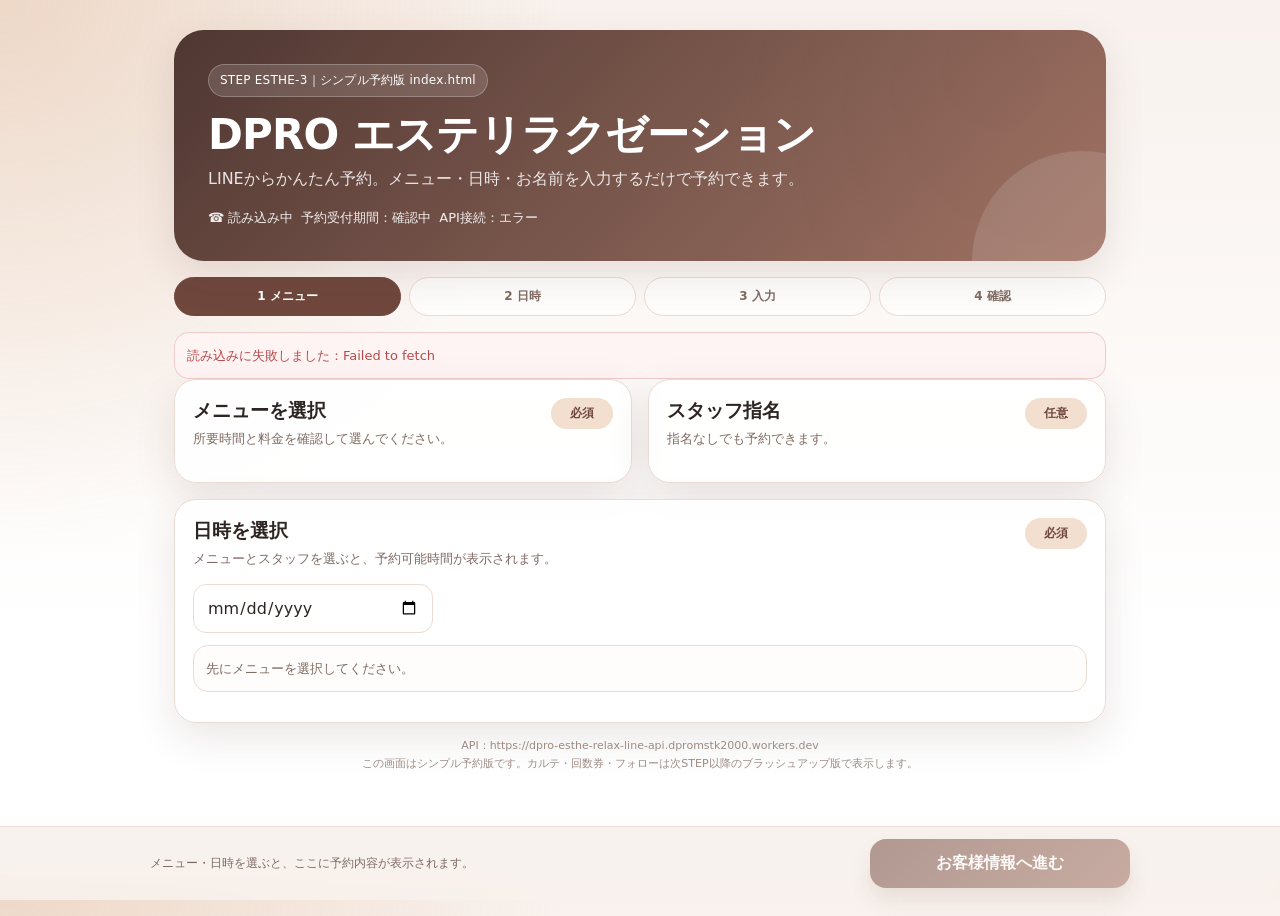
==== index.html @ 15cf98cd "Create index.html" ====
<!DOCTYPE html>
<html lang="ja">
<head>
  <meta charset="UTF-8" />
  <meta name="viewport" content="width=device-width, initial-scale=1.0, viewport-fit=cover" />
  <title>DPRO エステ・リラクゼーション LINE｜シンプル予約</title>
  <meta name="description" content="DPRO エステ・リラクゼーション LINE シンプル予約画面" />
  <script src="https://static.line-scdn.net/liff/edge/2/sdk.js"></script>
  <style>
    :root {
      --bg: #f8f1ed;
      --bg2: #fffaf7;
      --card: #ffffff;
      --ink: #2d2522;
      --muted: #7f6b63;
      --line: #eadbd3;
      --main: #9b6b5b;
      --main2: #6f473d;
      --accent: #d9a77f;
      --accent2: #f3dfd0;
      --danger: #b64b4b;
      --ok: #2f8060;
      --shadow: 0 14px 40px rgba(82, 52, 42, 0.12);
      --radius: 22px;
      --radius2: 14px;
    }

    * { box-sizing: border-box; }

    body {
      margin: 0;
      font-family: system-ui, -apple-system, BlinkMacSystemFont, "Segoe UI", sans-serif;
      color: var(--ink);
      background:
        radial-gradient(circle at top left, rgba(217, 167, 127, 0.34), transparent 36%),
        linear-gradient(180deg, var(--bg) 0%, #ffffff 72%);
      min-height: 100vh;
    }

    button, input, select, textarea {
      font: inherit;
    }

    button {
      border: 0;
      cursor: pointer;
    }

    .page {
      width: min(980px, 100%);
      margin: 0 auto;
      padding: 20px 14px 42px;
    }

    .hero {
      border-radius: 30px;
      padding: 24px 20px;
      color: #fff;
      background:
        linear-gradient(135deg, rgba(65, 40, 35, 0.92), rgba(155, 107, 91, 0.95)),
        radial-gradient(circle at 86% 14%, rgba(255, 255, 255, 0.28), transparent 32%);
      box-shadow: var(--shadow);
      position: relative;
      overflow: hidden;
    }

    .hero::after {
      content: "";
      position: absolute;
      width: 220px;
      height: 220px;
      right: -86px;
      bottom: -110px;
      border-radius: 50%;
      background: rgba(255, 255, 255, 0.12);
    }

    .version {
      display: inline-flex;
      align-items: center;
      gap: 8px;
      padding: 7px 11px;
      border: 1px solid rgba(255,255,255,.24);
      border-radius: 999px;
      background: rgba(255,255,255,.14);
      font-size: 12px;
      letter-spacing: .02em;
      position: relative;
      z-index: 1;
    }

    h1 {
      margin: 15px 0 8px;
      font-size: clamp(26px, 7vw, 42px);
      line-height: 1.08;
      letter-spacing: -.02em;
      position: relative;
      z-index: 1;
    }

    .hero p {
      margin: 0;
      color: rgba(255,255,255,.86);
      line-height: 1.7;
      position: relative;
      z-index: 1;
    }

    .shop-mini {
      display: grid;
      grid-template-columns: 1fr;
      gap: 8px;
      margin-top: 16px;
      position: relative;
      z-index: 1;
    }

    .shop-mini span {
      display: inline-flex;
      align-items: center;
      gap: 8px;
      color: rgba(255,255,255,.9);
      font-size: 13px;
    }

    .progress {
      display: grid;
      grid-template-columns: repeat(4, 1fr);
      gap: 8px;
      margin: 16px 0;
    }

    .progress-item {
      padding: 10px 8px;
      text-align: center;
      border-radius: 999px;
      background: rgba(255,255,255,.72);
      border: 1px solid var(--line);
      color: var(--muted);
      font-size: 12px;
      font-weight: 700;
    }

    .progress-item.active {
      background: var(--main2);
      color: #fff;
      border-color: var(--main2);
    }

    .layout {
      display: grid;
      grid-template-columns: 1fr;
      gap: 16px;
    }

    .card {
      background: rgba(255,255,255,.92);
      border: 1px solid var(--line);
      border-radius: var(--radius);
      box-shadow: var(--shadow);
      padding: 18px;
      overflow: hidden;
    }

    .section-title {
      display: flex;
      justify-content: space-between;
      align-items: flex-start;
      gap: 12px;
      margin-bottom: 14px;
    }

    .section-title h2 {
      margin: 0;
      font-size: 19px;
    }

    .section-title p {
      margin: 5px 0 0;
      color: var(--muted);
      font-size: 13px;
      line-height: 1.6;
    }

    .badge {
      display: inline-flex;
      align-items: center;
      justify-content: center;
      flex: 0 0 auto;
      min-width: 62px;
      padding: 7px 10px;
      border-radius: 999px;
      background: var(--accent2);
      color: var(--main2);
      font-size: 12px;
      font-weight: 800;
    }

    .grid {
      display: grid;
      grid-template-columns: 1fr;
      gap: 10px;
    }

    .option {
      width: 100%;
      text-align: left;
      padding: 14px;
      border-radius: var(--radius2);
      border: 1px solid var(--line);
      background: #fff;
      color: var(--ink);
      transition: .16s ease;
    }

    .option:hover {
      transform: translateY(-1px);
      border-color: rgba(155,107,91,.42);
    }

    .option.selected {
      border-color: var(--main);
      background: #fff6f0;
      box-shadow: 0 0 0 3px rgba(155,107,91,.12);
    }

    .option-top {
      display: flex;
      justify-content: space-between;
      gap: 10px;
      align-items: flex-start;
    }

    .option-name {
      font-weight: 900;
      line-height: 1.35;
      font-size: 15px;
    }

    .option-price {
      white-space: nowrap;
      font-weight: 900;
      color: var(--main2);
    }

    .option-meta {
      display: flex;
      flex-wrap: wrap;
      gap: 7px;
      margin-top: 8px;
      color: var(--muted);
      font-size: 12px;
    }

    .chip {
      display: inline-flex;
      align-items: center;
      padding: 5px 8px;
      background: #f7ede7;
      border-radius: 999px;
      color: var(--muted);
      font-size: 12px;
      line-height: 1;
    }

    .option-desc {
      margin-top: 9px;
      color: var(--muted);
      line-height: 1.55;
      font-size: 13px;
    }

    .date-row {
      display: grid;
      grid-template-columns: 1fr;
      gap: 10px;
    }

    .date-input-wrap {
      display: flex;
      gap: 8px;
      align-items: stretch;
    }

    input[type="date"], input[type="text"], input[type="tel"], textarea {
      width: 100%;
      border: 1px solid var(--line);
      background: #fff;
      border-radius: 13px;
      padding: 13px 13px;
      color: var(--ink);
      outline: none;
      transition: .15s ease;
    }

    textarea {
      min-height: 92px;
      resize: vertical;
      line-height: 1.6;
    }

    input:focus, textarea:focus {
      border-color: var(--main);
      box-shadow: 0 0 0 3px rgba(155,107,91,.13);
    }

    .date-pills {
      display: flex;
      overflow-x: auto;
      gap: 8px;
      padding-bottom: 3px;
      -webkit-overflow-scrolling: touch;
    }

    .date-pill {
      min-width: 82px;
      padding: 11px 9px;
      border-radius: 15px;
      border: 1px solid var(--line);
      background: #fff;
      color: var(--ink);
      text-align: center;
      line-height: 1.2;
      flex: 0 0 auto;
    }

    .date-pill small {
      display: block;
      color: var(--muted);
      margin-top: 4px;
      font-size: 11px;
    }

    .date-pill.selected {
      color: #fff;
      border-color: var(--main2);
      background: var(--main2);
    }

    .slots {
      display: grid;
      grid-template-columns: repeat(3, 1fr);
      gap: 8px;
      margin-top: 12px;
    }

    .slot {
      padding: 12px 8px;
      border-radius: 14px;
      background: #fff;
      border: 1px solid var(--line);
      color: var(--ink);
      font-weight: 900;
      text-align: center;
    }

    .slot small {
      display: block;
      margin-top: 4px;
      font-weight: 700;
      color: var(--muted);
      font-size: 10px;
    }

    .slot.selected {
      background: var(--main2);
      color: #fff;
      border-color: var(--main2);
    }

    .slot.selected small {
      color: rgba(255,255,255,.76);
    }

    .slot.disabled {
      color: #b7a7a0;
      background: #f6efeb;
      cursor: not-allowed;
      text-decoration: line-through;
    }

    .form-grid {
      display: grid;
      grid-template-columns: 1fr;
      gap: 12px;
    }

    label.label {
      display: block;
      font-size: 13px;
      font-weight: 900;
      margin: 0 0 7px;
      color: var(--ink);
    }

    .required {
      color: var(--danger);
      margin-left: 4px;
    }

    .hint {
      margin-top: 6px;
      color: var(--muted);
      font-size: 12px;
      line-height: 1.5;
    }

    .check-row {
      display: flex;
      align-items: flex-start;
      gap: 10px;
      padding: 12px;
      border-radius: 14px;
      background: #fff8f4;
      border: 1px solid var(--line);
      color: var(--muted);
      line-height: 1.55;
      font-size: 13px;
    }

    .check-row input {
      margin-top: 4px;
      transform: scale(1.1);
      accent-color: var(--main2);
    }

    .summary {
      display: grid;
      gap: 8px;
    }

    .summary-row {
      display: grid;
      grid-template-columns: 96px 1fr;
      gap: 10px;
      padding: 10px 0;
      border-bottom: 1px solid #f0e5df;
    }

    .summary-row:last-child { border-bottom: 0; }

    .summary-key {
      color: var(--muted);
      font-size: 13px;
      font-weight: 800;
    }

    .summary-val {
      font-weight: 800;
      line-height: 1.45;
    }

    .actions {
      display: grid;
      grid-template-columns: 1fr;
      gap: 10px;
      margin-top: 14px;
    }

    .btn {
      width: 100%;
      border-radius: 16px;
      padding: 14px 16px;
      font-weight: 900;
      transition: .16s ease;
    }

    .btn:disabled {
      opacity: .52;
      cursor: not-allowed;
    }

    .btn-primary {
      color: #fff;
      background: linear-gradient(135deg, var(--main2), var(--main));
      box-shadow: 0 12px 22px rgba(111, 71, 61, .22);
    }

    .btn-secondary {
      color: var(--main2);
      background: #fff;
      border: 1px solid var(--line);
    }

    .btn-ghost {
      color: var(--muted);
      background: transparent;
      border: 1px dashed var(--line);
    }

    .btn:hover:not(:disabled) {
      transform: translateY(-1px);
    }

    .notice {
      margin-top: 12px;
      padding: 12px;
      border-radius: 15px;
      border: 1px solid var(--line);
      background: #fffdfb;
      color: var(--muted);
      line-height: 1.65;
      font-size: 13px;
    }

    .notice.ok {
      border-color: rgba(47,128,96,.2);
      background: #f3fbf7;
      color: #24654b;
    }

    .notice.error {
      border-color: rgba(182,75,75,.24);
      background: #fff4f4;
      color: var(--danger);
    }

    .fixed-footer {
      position: sticky;
      bottom: 0;
      margin: 16px -14px -42px;
      padding: 12px 14px calc(12px + env(safe-area-inset-bottom));
      background: rgba(248,241,237,.9);
      backdrop-filter: blur(10px);
      border-top: 1px solid var(--line);
      z-index: 10;
    }

    .footer-inner {
      width: min(980px, 100%);
      margin: 0 auto;
      display: grid;
      grid-template-columns: 1fr;
      gap: 9px;
    }

    .mini-summary {
      color: var(--muted);
      font-size: 12px;
      line-height: 1.45;
      white-space: nowrap;
      overflow: hidden;
      text-overflow: ellipsis;
    }

    .loading {
      display: inline-flex;
      align-items: center;
      gap: 8px;
      color: var(--muted);
      font-size: 13px;
      font-weight: 800;
    }

    .spinner {
      width: 16px;
      height: 16px;
      border-radius: 50%;
      border: 2px solid #eadbd3;
      border-top-color: var(--main2);
      animation: spin .7s linear infinite;
    }

    @keyframes spin { to { transform: rotate(360deg); } }

    .hidden { display: none !important; }

    .complete-card {
      text-align: center;
      padding: 24px 16px;
    }

    .complete-mark {
      width: 58px;
      height: 58px;
      display: inline-grid;
      place-items: center;
      border-radius: 50%;
      background: #effaf4;
      color: var(--ok);
      font-size: 28px;
      margin-bottom: 12px;
    }

    .complete-card h2 {
      margin: 0 0 8px;
      font-size: 23px;
    }

    .complete-card p {
      margin: 0;
      color: var(--muted);
      line-height: 1.7;
    }

    .dev-note {
      margin-top: 14px;
      color: #9d8b84;
      font-size: 11px;
      text-align: center;
      line-height: 1.6;
    }

    @media (min-width: 720px) {
      .page { padding: 30px 24px 54px; }
      .hero { padding: 34px 34px; }
      .shop-mini { grid-template-columns: repeat(3, auto); justify-content: start; }
      .layout { grid-template-columns: 1fr 1fr; align-items: start; }
      .card.full { grid-column: 1 / -1; }
      .grid.two { grid-template-columns: repeat(2, 1fr); }
      .slots { grid-template-columns: repeat(5, 1fr); }
      .date-row { grid-template-columns: 240px 1fr; align-items: start; }
      .form-grid { grid-template-columns: 1fr 1fr; }
      .form-grid .wide { grid-column: 1 / -1; }
      .actions { grid-template-columns: 1fr 1fr; }
      .fixed-footer { margin-left: -24px; margin-right: -24px; }
      .footer-inner { grid-template-columns: 1fr 260px; align-items: center; }
    }
  </style>
</head>
<body>
  <div class="page">
    <header class="hero">
      <div class="version">STEP ESTHE-3｜シンプル予約版 index.html</div>
      <h1 id="shopTitle">DPRO エステリラクゼーション</h1>
      <p id="shopLead">LINEからかんたん予約。メニュー・日時・お名前を入力するだけで予約できます。</p>
      <div class="shop-mini">
        <span id="shopPhone">☎ 読み込み中</span>
        <span id="bookingRange">予約受付期間：確認中</span>
        <span id="apiStatus">API接続：確認中</span>
      </div>
    </header>

    <nav class="progress" aria-label="予約ステップ">
      <div class="progress-item active" data-progress="1">1 メニュー</div>
      <div class="progress-item" data-progress="2">2 日時</div>
      <div class="progress-item" data-progress="3">3 入力</div>
      <div class="progress-item" data-progress="4">4 確認</div>
    </nav>

    <main id="app">
      <div id="globalMessage" class="notice hidden"></div>

      <section id="stepSelect" class="layout">
        <div class="card">
          <div class="section-title">
            <div>
              <h2>メニューを選択</h2>
              <p>所要時間と料金を確認して選んでください。</p>
            </div>
            <span class="badge">必須</span>
          </div>
          <div id="menuList" class="grid"></div>
          <div id="menuLoading" class="loading"><span class="spinner"></span>メニュー読込中</div>
        </div>

        <div class="card">
          <div class="section-title">
            <div>
              <h2>スタッフ指名</h2>
              <p>指名なしでも予約できます。</p>
            </div>
            <span class="badge">任意</span>
          </div>
          <div id="staffList" class="grid"></div>
          <div id="staffLoading" class="loading"><span class="spinner"></span>スタッフ読込中</div>
        </div>

        <div class="card full">
          <div class="section-title">
            <div>
              <h2>日時を選択</h2>
              <p>メニューとスタッフを選ぶと、予約可能時間が表示されます。</p>
            </div>
            <span class="badge">必須</span>
          </div>

          <div class="date-row">
            <div class="date-input-wrap">
              <input id="dateInput" type="date" aria-label="予約日" />
            </div>
            <div id="datePills" class="date-pills" aria-label="日付候補"></div>
          </div>

          <div id="slotMessage" class="notice">先にメニューを選択してください。</div>
          <div id="slotList" class="slots"></div>
        </div>
      </section>

      <section id="stepForm" class="card hidden">
        <div class="section-title">
          <div>
            <h2>お客様情報を入力</h2>
            <p>予約確認に必要な情報を入力してください。</p>
          </div>
          <span class="badge">入力</span>
        </div>

        <div class="form-grid">
          <div>
            <label class="label" for="customerName">お名前<span class="required">*</span></label>
            <input id="customerName" type="text" placeholder="例：山田 花子" autocomplete="name" />
          </div>
          <div>
            <label class="label" for="customerPhone">電話番号<span class="required">*</span></label>
            <input id="customerPhone" type="tel" placeholder="例：08012345678" autocomplete="tel" inputmode="tel" />
            <div class="hint">ハイフンあり・なし、どちらでも大丈夫です。</div>
          </div>
          <div class="wide">
            <label class="label" for="requestNote">ご要望・気になること</label>
            <textarea id="requestNote" placeholder="例：肩こりが気になります。静かに過ごしたいです。"></textarea>
          </div>
          <div class="wide">
            <label class="check-row">
              <input id="firstVisit" type="checkbox" checked />
              <span>初めての来店です。必要に応じて、当日カウンセリングをお願いします。</span>
            </label>
          </div>
        </div>

        <div class="actions">
          <button class="btn btn-secondary" type="button" onclick="goStep('select')">戻って選び直す</button>
          <button class="btn btn-primary" type="button" onclick="goStep('confirm')">予約内容を確認する</button>
        </div>
      </section>

      <section id="stepConfirm" class="card hidden">
        <div class="section-title">
          <div>
            <h2>予約内容の確認</h2>
            <p>内容に間違いがなければ、予約を送信してください。</p>
          </div>
          <span class="badge">確認</span>
        </div>

        <div id="confirmSummary" class="summary"></div>
        <div id="submitMessage" class="notice hidden"></div>

        <div class="actions">
          <button id="backToFormBtn" class="btn btn-secondary" type="button" onclick="goStep('form')">入力に戻る</button>
          <button id="submitBtn" class="btn btn-primary" type="button" onclick="submitReservation()">この内容で予約する</button>
        </div>
      </section>

      <section id="stepComplete" class="card complete-card hidden">
        <div class="complete-mark">✓</div>
        <h2>予約を受付しました</h2>
        <p id="completeText">予約内容を確認しています。</p>
        <div id="completeSummary" class="summary" style="margin-top:18px;text-align:left;"></div>
        <div class="actions">
          <button class="btn btn-secondary" type="button" onclick="resetReservation()">別の予約をする</button>
          <button class="btn btn-ghost" type="button" onclick="reloadMyReservation()">同じ電話番号で確認する</button>
        </div>
      </section>
    </main>

    <div class="dev-note">
      API：<span id="apiBaseText"></span><br />
      この画面はシンプル予約版です。カルテ・回数券・フォローは次STEP以降のブラッシュアップ版で表示します。
    </div>
  </div>

  <footer class="fixed-footer">
    <div class="footer-inner">
      <div id="miniSummary" class="mini-summary">メニュー・日時を選ぶと、ここに予約内容が表示されます。</div>
      <button id="footerNextBtn" class="btn btn-primary" type="button" onclick="footerNext()">次へ</button>
    </div>
  </footer>

  <script>
    // =========================================================
    // STEP ESTHE-3
    // DPRO エステ・リラクゼーション LINE
    // シンプル予約版 index.html 完全版
    // Version: ESTHE-3-SIMPLE-RESERVATION-INDEX-20260710
    // =========================================================

    const VERSION = 'ESTHE-3-SIMPLE-RESERVATION-INDEX-20260710';
    const API_BASE = 'https://dpro-esthe-relax-line-api.dpromstk2000.workers.dev';
    const SHOP_CODE = 'esthe_demo_default';
    const JST_TIMEZONE = 'Asia/Tokyo';

    const state = {
      settings: null,
      shop: null,
      menus: [],
      staff: [],
      slots: [],
      selectedMenu: null,
      selectedStaff: null,
      selectedDate: '',
      selectedSlot: null,
      currentStep: 'select',
      lineUser: {
        line_user_id: '',
        line_display_name: ''
      },
      lastReservation: null
    };

    const el = (id) => document.getElementById(id);

    document.addEventListener('DOMContentLoaded', async () => {
      el('apiBaseText').textContent = API_BASE;
      hydrateFromUrlParams();
      await initLiffIfAvailable();
      await loadInitialData();
      updateFooter();
    });

    function apiUrl(path, params = {}) {
      const url = new URL(API_BASE + path);
      url.searchParams.set('shop_code', SHOP_CODE);
      Object.entries(params).forEach(([key, value]) => {
        if (value !== undefined && value !== null && value !== '') url.searchParams.set(key, value);
      });
      return url.toString();
    }

    async function fetchJson(url, options = {}) {
      const res = await fetch(url, {
        ...options,
        headers: {
          'Content-Type': 'application/json',
          ...(options.headers || {})
        }
      });
      const data = await res.json().catch(() => ({}));
      if (!res.ok || data.ok === false) {
        throw new Error(data.message || data.error || 'API通信に失敗しました。');
      }
      return data;
    }

    function hydrateFromUrlParams() {
      const p = new URLSearchParams(location.search);
      const name = p.get('name') || p.get('customer_name') || '';
      const phone = p.get('phone') || p.get('tel') || '';
      const lineUserId = p.get('line_user_id') || '';
      const displayName = p.get('line_display_name') || p.get('display_name') || '';

      state.lineUser.line_user_id = lineUserId;
      state.lineUser.line_display_name = displayName;

      if (name) el('customerName').value = name;
      if (phone) el('customerPhone').value = phone;
    }

    async function initLiffIfAvailable() {
      // LIFF IDは本番導入時に設定します。未設定時はブラウザデモとして動作します。
      const LIFF_ID = '';
      if (!LIFF_ID || !window.liff) return;

      try {
        await liff.init({ liffId: LIFF_ID });
        if (liff.isLoggedIn()) {
          const profile = await liff.getProfile();
          state.lineUser.line_user_id = profile.userId || '';
          state.lineUser.line_display_name = profile.displayName || '';
          if (!el('customerName').value && profile.displayName) {
            el('customerName').value = profile.displayName;
          }
        }
      } catch (error) {
        console.warn('LIFF初期化はスキップしました', error);
      }
    }

    async function loadInitialData() {
      showGlobalMessage('店舗情報を読み込んでいます。', '');
      try {
        const data = await fetchJson(apiUrl('/api/public/settings'));
        state.settings = data;
        state.shop = data.shop;
        state.menus = data.menus || [];
        state.staff = data.staff || [];

        applyShopInfo(data);
        renderMenus();
        renderStaff();
        setupDate(data.booking_range);
        hideGlobalMessage();
        el('apiStatus').textContent = 'API接続：OK';
      } catch (error) {
        showGlobalMessage('読み込みに失敗しました：' + error.message, 'error');
        el('apiStatus').textContent = 'API接続：エラー';
      } finally {
        el('menuLoading').classList.add('hidden');
        el('staffLoading').classList.add('hidden');
      }
    }

    function applyShopInfo(data) {
      const shop = data.shop || {};
      const title = shop.display_name || shop.shop_name || 'DPRO エステリラクゼーション';
      el('shopTitle').textContent = title;
      el('shopLead').textContent = shop.description || 'LINEからかんたん予約。メニュー・日時・お名前を入力するだけで予約できます。';
      el('shopPhone').textContent = shop.phone ? '☎ ' + shop.phone : '☎ 電話番号未設定';

      if (data.booking_range) {
        el('bookingRange').textContent = `予約受付期間：${formatDateShort(data.booking_range.from)}〜${formatDateShort(data.booking_range.to)}`;
      }
    }

    function renderMenus() {
      const box = el('menuList');
      box.innerHTML = '';
      if (!state.menus.length) {
        box.innerHTML = '<div class="notice error">有効なメニューがありません。</div>';
        return;
      }

      state.menus.forEach((menu) => {
        const btn = document.createElement('button');
        btn.type = 'button';
        btn.className = 'option';
        btn.dataset.menuId = menu.id;
        btn.innerHTML = `
          <div class="option-top">
            <div class="option-name">${escapeHtml(menu.menu_name)}</div>
            <div class="option-price">${formatYen(menu.price_yen)}</div>
          </div>
          <div class="option-meta">
            <span class="chip">${Number(menu.duration_minutes || 60)}分</span>
            ${menu.is_first_visit ? '<span class="chip">初回おすすめ</span>' : ''}
            ${menu.is_ticket_target ? '<span class="chip">回数券対象</span>' : ''}
          </div>
          ${menu.description ? `<div class="option-desc">${escapeHtml(menu.description)}</div>` : ''}
        `;
        btn.onclick = () => selectMenu(menu.id);
        box.appendChild(btn);
      });

      selectMenu(state.menus[0].id, true);
    }

    function renderStaff() {
      const box = el('staffList');
      box.innerHTML = '';
      if (!state.staff.length) {
        box.innerHTML = '<div class="notice">スタッフ情報が未設定です。指名なしで予約します。</div>';
        return;
      }

      state.staff.forEach((staff) => {
        const btn = document.createElement('button');
        btn.type = 'button';
        btn.className = 'option';
        btn.dataset.staffId = staff.id;
        btn.innerHTML = `
          <div class="option-top">
            <div class="option-name">${escapeHtml(staff.staff_name || '指名なし')}</div>
            <div class="option-price">${Number(staff.nomination_fee_yen || 0) ? formatYen(staff.nomination_fee_yen) : '指名料なし'}</div>
          </div>
          <div class="option-meta">
            <span class="chip">${staff.staff_code === 'omakase' ? 'おすすめ自動割当' : 'スタッフ指名'}</span>
          </div>
          ${staff.profile ? `<div class="option-desc">${escapeHtml(staff.profile)}</div>` : ''}
        `;
        btn.onclick = () => selectStaff(staff.id);
        box.appendChild(btn);
      });

      const omakase = state.staff.find((s) => s.staff_code === 'omakase') || state.staff[0];
      if (omakase) selectStaff(omakase.id, true);
    }

    function setupDate(range) {
      const today = toJstDateString(new Date());
      const from = range?.from || today;
      const to = range?.to || addDays(from, 60);
      const initial = from;

      el('dateInput').min = from;
      el('dateInput').max = to;
      el('dateInput').value = initial;
      state.selectedDate = initial;
      el('dateInput').addEventListener('change', () => {
        state.selectedDate = el('dateInput').value;
        state.selectedSlot = null;
        renderDatePills();
        loadSlots();
        updateFooter();
      });

      renderDatePills();
      loadSlots();
    }

    function renderDatePills() {
      const box = el('datePills');
      box.innerHTML = '';
      const start = el('dateInput').min || toJstDateString(new Date());
      for (let i = 0; i < 14; i++) {
        const date = addDays(start, i);
        const btn = document.createElement('button');
        btn.type = 'button';
        btn.className = 'date-pill' + (date === state.selectedDate ? ' selected' : '');
        btn.innerHTML = `${formatDateShort(date)}<small>${weekdayLabel(date)}</small>`;
        btn.onclick = () => {
          state.selectedDate = date;
          state.selectedSlot = null;
          el('dateInput').value = date;
          renderDatePills();
          loadSlots();
          updateFooter();
        };
        box.appendChild(btn);
      }
    }

    function selectMenu(menuId, silent = false) {
      state.selectedMenu = state.menus.find((m) => m.id === menuId) || null;
      document.querySelectorAll('[data-menu-id]').forEach((node) => {
        node.classList.toggle('selected', node.dataset.menuId === menuId);
      });
      state.selectedSlot = null;
      if (!silent) loadSlots();
      updateFooter();
    }

    function selectStaff(staffId, silent = false) {
      state.selectedStaff = state.staff.find((s) => s.id === staffId) || null;
      document.querySelectorAll('[data-staff-id]').forEach((node) => {
        node.classList.toggle('selected', node.dataset.staffId === staffId);
      });
      state.selectedSlot = null;
      if (!silent) loadSlots();
      updateFooter();
    }

    async function loadSlots() {
      const message = el('slotMessage');
      const list = el('slotList');
      list.innerHTML = '';

      if (!state.selectedMenu || !state.selectedDate) {
        message.className = 'notice';
        message.textContent = '先にメニューと日付を選択してください。';
        return;
      }

      message.className = 'notice';
      message.innerHTML = '<span class="loading"><span class="spinner"></span>空き時間を確認しています</span>';

      try {
        const data = await fetchJson(apiUrl('/api/public/slots', {
          date: state.selectedDate,
          menu_id: state.selectedMenu.id,
          staff_id: state.selectedStaff?.id || ''
        }));
        state.slots = data.slots || [];

        if (data.closed) {
          message.className = 'notice error';
          message.textContent = data.reason || 'この日は予約できません。';
          updateFooter();
          return;
        }

        const availableCount = state.slots.filter((s) => s.available).length;
        message.className = availableCount ? 'notice ok' : 'notice error';
        message.textContent = availableCount
          ? `${formatDateLong(state.selectedDate)} は ${availableCount} 枠予約できます。`
          : 'この日は予約できる空き枠がありません。別の日を選択してください。';

        renderSlots();
      } catch (error) {
        message.className = 'notice error';
        message.textContent = '空き時間の取得に失敗しました：' + error.message;
      }
      updateFooter();
    }

    function renderSlots() {
      const list = el('slotList');
      list.innerHTML = '';

      state.slots.forEach((slot) => {
        const btn = document.createElement('button');
        btn.type = 'button';
        btn.className = 'slot' + (!slot.available ? ' disabled' : '') + (state.selectedSlot?.time === slot.time ? ' selected' : '');
        btn.disabled = !slot.available;
        btn.innerHTML = `${slot.time}<small>${slot.available ? slot.label : (slot.reasons?.[0] || slot.label || '不可')}</small>`;
        btn.onclick = () => selectSlot(slot.time);
        list.appendChild(btn);
      });
    }

    function selectSlot(time) {
      state.selectedSlot = state.slots.find((s) => s.time === time) || null;
      renderSlots();
      updateFooter();
    }

    function footerNext() {
      if (state.currentStep === 'select') {
        if (!validateSelection()) return;
        goStep('form');
        return;
      }
      if (state.currentStep === 'form') {
        goStep('confirm');
        return;
      }
      if (state.currentStep === 'confirm') {
        submitReservation();
      }
    }

    function goStep(step) {
      if (step === 'form' && !validateSelection()) return;
      if (step === 'confirm') {
        if (!validateSelection() || !validateCustomerForm()) return;
        renderConfirm();
      }

      state.currentStep = step;
      el('stepSelect').classList.toggle('hidden', step !== 'select');
      el('stepForm').classList.toggle('hidden', step !== 'form');
      el('stepConfirm').classList.toggle('hidden', step !== 'confirm');
      el('stepComplete').classList.toggle('hidden', step !== 'complete');
      updateProgress(step);
      updateFooter();
      window.scrollTo({ top: 0, behavior: 'smooth' });
    }

    function updateProgress(step) {
      const map = { select: 1, form: 3, confirm: 4, complete: 4 };
      const active = map[step] || 1;
      document.querySelectorAll('[data-progress]').forEach((node) => {
        node.classList.toggle('active', Number(node.dataset.progress) <= active);
      });
    }

    function validateSelection() {
      if (!state.selectedMenu) {
        showGlobalMessage('メニューを選択してください。', 'error');
        return false;
      }
      if (!state.selectedDate) {
        showGlobalMessage('日付を選択してください。', 'error');
        return false;
      }
      if (!state.selectedSlot) {
        showGlobalMessage('予約時間を選択してください。', 'error');
        return false;
      }
      hideGlobalMessage();
      return true;
    }

    function validateCustomerForm() {
      const name = el('customerName').value.trim();
      const phone = el('customerPhone').value.trim();
      if (!name) {
        showGlobalMessage('お名前を入力してください。', 'error');
        return false;
      }
      if (!phone) {
        showGlobalMessage('電話番号を入力してください。', 'error');
        return false;
      }
      if (normalizePhone(phone).length < 10) {
        showGlobalMessage('電話番号を確認してください。', 'error');
        return false;
      }
      hideGlobalMessage();
      return true;
    }

    function renderConfirm() {
      const rows = buildSummaryRows();
      el('confirmSummary').innerHTML = rows.map(([key, val]) => `
        <div class="summary-row">
          <div class="summary-key">${escapeHtml(key)}</div>
          <div class="summary-val">${escapeHtml(val || '—')}</div>
        </div>
      `).join('');
    }

    function buildSummaryRows() {
      return [
        ['店舗', state.shop?.display_name || state.shop?.shop_name || 'DPRO エステリラクゼーション'],
        ['メニュー', `${state.selectedMenu?.menu_name || ''}（${formatYen(state.selectedMenu?.price_yen)} / ${Number(state.selectedMenu?.duration_minutes || 60)}分）`],
        ['スタッフ', state.selectedStaff?.staff_name || '指名なし'],
        ['日時', `${formatDateLong(state.selectedDate)} ${state.selectedSlot?.time || ''}`],
        ['お名前', el('customerName').value.trim()],
        ['電話番号', el('customerPhone').value.trim()],
        ['ご要望', el('requestNote').value.trim()],
        ['初回来店', el('firstVisit').checked ? 'はい' : 'いいえ']
      ];
    }

    async function submitReservation() {
      if (!validateSelection() || !validateCustomerForm()) return;

      const submitBtn = el('submitBtn');
      const backBtn = el('backToFormBtn');
      const msg = el('submitMessage');
      submitBtn.disabled = true;
      backBtn.disabled = true;
      submitBtn.textContent = '予約送信中...';
      msg.className = 'notice';
      msg.textContent = '予約を送信しています。画面を閉じずにお待ちください。';

      const body = {
        shop_code: SHOP_CODE,
        customer_name: el('customerName').value.trim(),
        customer_phone: normalizePhone(el('customerPhone').value.trim()),
        line_user_id: state.lineUser.line_user_id,
        line_display_name: state.lineUser.line_display_name,
        menu_id: state.selectedMenu.id,
        staff_id: state.selectedStaff?.id || undefined,
        date: state.selectedDate,
        time: state.selectedSlot.time,
        request_note: el('requestNote').value.trim(),
        is_first_visit: el('firstVisit').checked,
        source: 'simple_index',
        created_by: 'STEP_ESTHE_3_index_html'
      };

      try {
        const data = await fetchJson(apiUrl('/api/public/reservations'), {
          method: 'POST',
          body: JSON.stringify(body)
        });
        state.lastReservation = data.reservation;
        renderComplete(data);
        goStep('complete');
      } catch (error) {
        msg.className = 'notice error';
        msg.textContent = '予約できませんでした：' + error.message;
      } finally {
        submitBtn.disabled = false;
        backBtn.disabled = false;
        submitBtn.textContent = 'この内容で予約する';
      }
    }

    function renderComplete(data) {
      const reservation = data.reservation || {};
      const customer = data.customer || {};
      el('completeText').textContent = data.completion_message || 'ご予約ありがとうございます。変更やキャンセルがある場合は、お早めにお知らせください。';

      const rows = [
        ['予約番号', reservation.reservation_code || reservation.id || '—'],
        ['メニュー', reservation.menu_name || state.selectedMenu?.menu_name || '—'],
        ['スタッフ', reservation.staff_name || state.selectedStaff?.staff_name || '指名なし'],
        ['日時', reservation.start_at ? formatDateTimeJst(reservation.start_at) : `${formatDateLong(state.selectedDate)} ${state.selectedSlot?.time || ''}`],
        ['お名前', customer.customer_name || el('customerName').value.trim()],
        ['電話番号', customer.phone || el('customerPhone').value.trim()]
      ];

      el('completeSummary').innerHTML = rows.map(([key, val]) => `
        <div class="summary-row">
          <div class="summary-key">${escapeHtml(key)}</div>
          <div class="summary-val">${escapeHtml(String(val || '—'))}</div>
        </div>
      `).join('');
    }

    async function reloadMyReservation() {
      const phone = normalizePhone(el('customerPhone').value.trim());
      if (!phone) {
        showGlobalMessage('電話番号が入力されていないため確認できません。', 'error');
        return;
      }
      try {
        const data = await fetchJson(apiUrl('/api/public/my-page', { phone }));
        if (!data.found) {
          showGlobalMessage('予約情報が見つかりませんでした。', 'error');
          return;
        }
        const next = data.next_reservations?.[0];
        if (next) {
          showGlobalMessage(`次回予約：${next.menu_name} / ${formatDateTimeJst(next.start_at)}`, 'ok');
        } else {
          showGlobalMessage('現在、次回予約はありません。', '');
        }
      } catch (error) {
        showGlobalMessage('確認に失敗しました：' + error.message, 'error');
      }
    }

    function resetReservation() {
      state.selectedSlot = null;
      state.lastReservation = null;
      el('requestNote').value = '';
      goStep('select');
      loadSlots();
    }

    function updateFooter() {
      const mini = [];
      if (state.selectedMenu) mini.push(state.selectedMenu.menu_name);
      if (state.selectedDate) mini.push(formatDateShort(state.selectedDate));
      if (state.selectedSlot) mini.push(state.selectedSlot.time);
      if (state.selectedStaff) mini.push(state.selectedStaff.staff_name);
      el('miniSummary').textContent = mini.length ? mini.join(' / ') : 'メニュー・日時を選ぶと、ここに予約内容が表示されます。';

      const btn = el('footerNextBtn');
      if (state.currentStep === 'select') {
        btn.textContent = 'お客様情報へ進む';
        btn.disabled = !(state.selectedMenu && state.selectedDate && state.selectedSlot);
      } else if (state.currentStep === 'form') {
        btn.textContent = '予約内容を確認する';
        btn.disabled = false;
      } else if (state.currentStep === 'confirm') {
        btn.textContent = 'この内容で予約する';
        btn.disabled = false;
      } else {
        btn.textContent = '別の予約をする';
        btn.disabled = false;
        btn.onclick = resetReservation;
        return;
      }
      btn.onclick = footerNext;
    }

    function showGlobalMessage(text, type) {
      const box = el('globalMessage');
      box.className = 'notice' + (type ? ' ' + type : '');
      box.textContent = text;
      box.classList.remove('hidden');
    }

    function hideGlobalMessage() {
      el('globalMessage').classList.add('hidden');
    }

    function normalizePhone(value) {
      return String(value || '').replace(/[ー−‐―\s]/g, '').replace(/[^0-9+]/g, '');
    }

    function formatYen(value) {
      const n = Number(value || 0);
      return n ? n.toLocaleString('ja-JP') + '円' : '無料';
    }

    function escapeHtml(value) {
      return String(value ?? '')
        .replace(/&/g, '&amp;')
        .replace(/</g, '&lt;')
        .replace(/>/g, '&gt;')
        .replace(/"/g, '&quot;')
        .replace(/'/g, '&#039;');
    }

    function toJstDateString(date) {
      const parts = new Intl.DateTimeFormat('ja-JP', {
        timeZone: JST_TIMEZONE,
        year: 'numeric',
        month: '2-digit',
        day: '2-digit'
      }).formatToParts(date);
      const y = parts.find((p) => p.type === 'year').value;
      const m = parts.find((p) => p.type === 'month').value;
      const d = parts.find((p) => p.type === 'day').value;
      return `${y}-${m}-${d}`;
    }

    function addDays(yyyyMmDd, days) {
      const [y, m, d] = yyyyMmDd.split('-').map(Number);
      const base = new Date(Date.UTC(y, m - 1, d));
      base.setUTCDate(base.getUTCDate() + days);
      return base.toISOString().slice(0, 10);
    }

    function formatDateShort(date) {
      const [, m, d] = date.split('-');
      return `${Number(m)}/${Number(d)}`;
    }

    function formatDateLong(date) {
      const [y, m, d] = date.split('-');
      return `${Number(y)}年${Number(m)}月${Number(d)}日（${weekdayLabel(date)}）`;
    }

    function weekdayLabel(date) {
      const [y, m, d] = date.split('-').map(Number);
      const day = new Date(Date.UTC(y, m - 1, d)).getUTCDay();
      return ['日', '月', '火', '水', '木', '金', '土'][day];
    }

    function formatDateTimeJst(iso) {
      return new Intl.DateTimeFormat('ja-JP', {
        timeZone: JST_TIMEZONE,
        year: 'numeric',
        month: 'long',
        day: 'numeric',
        weekday: 'short',
        hour: '2-digit',
        minute: '2-digit',
        hour12: false
      }).format(new Date(iso));
    }
  </script>
</body>
</html>
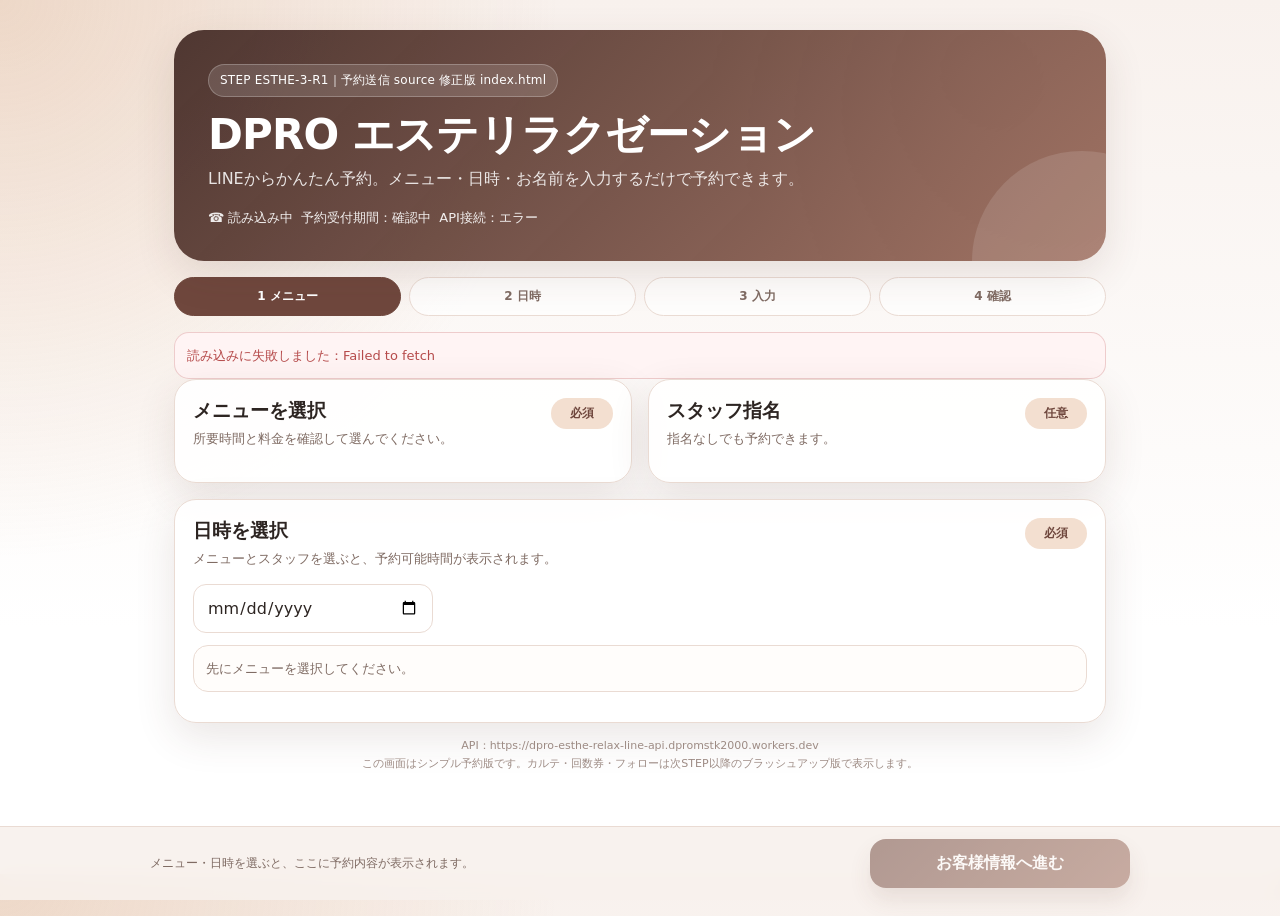
==== commit 2f050c81: "Update index.html" ====
--- a/index.html
+++ b/index.html
@@ -621,7 +621,7 @@
 <body>
   <div class="page">
     <header class="hero">
-      <div class="version">STEP ESTHE-3｜シンプル予約版 index.html</div>
+      <div class="version">STEP ESTHE-3-R1｜予約送信 source 修正版 index.html</div>
       <h1 id="shopTitle">DPRO エステリラクゼーション</h1>
       <p id="shopLead">LINEからかんたん予約。メニュー・日時・お名前を入力するだけで予約できます。</p>
       <div class="shop-mini">
@@ -775,7 +775,7 @@
     // Version: ESTHE-3-SIMPLE-RESERVATION-INDEX-20260710
     // =========================================================
 
-    const VERSION = 'ESTHE-3-SIMPLE-RESERVATION-INDEX-20260710';
+    const VERSION = 'ESTHE-3-R1-SOURCE-LIFF-FIX-20260710';
     const API_BASE = 'https://dpro-esthe-relax-line-api.dpromstk2000.workers.dev';
     const SHOP_CODE = 'esthe_demo_default';
     const JST_TIMEZONE = 'Asia/Tokyo';
@@ -1216,8 +1216,8 @@
         time: state.selectedSlot.time,
         request_note: el('requestNote').value.trim(),
         is_first_visit: el('firstVisit').checked,
-        source: 'simple_index',
-        created_by: 'STEP_ESTHE_3_index_html'
+        source: 'liff',
+        created_by: 'STEP_ESTHE_3_R1_index_html'
       };
 
       try {
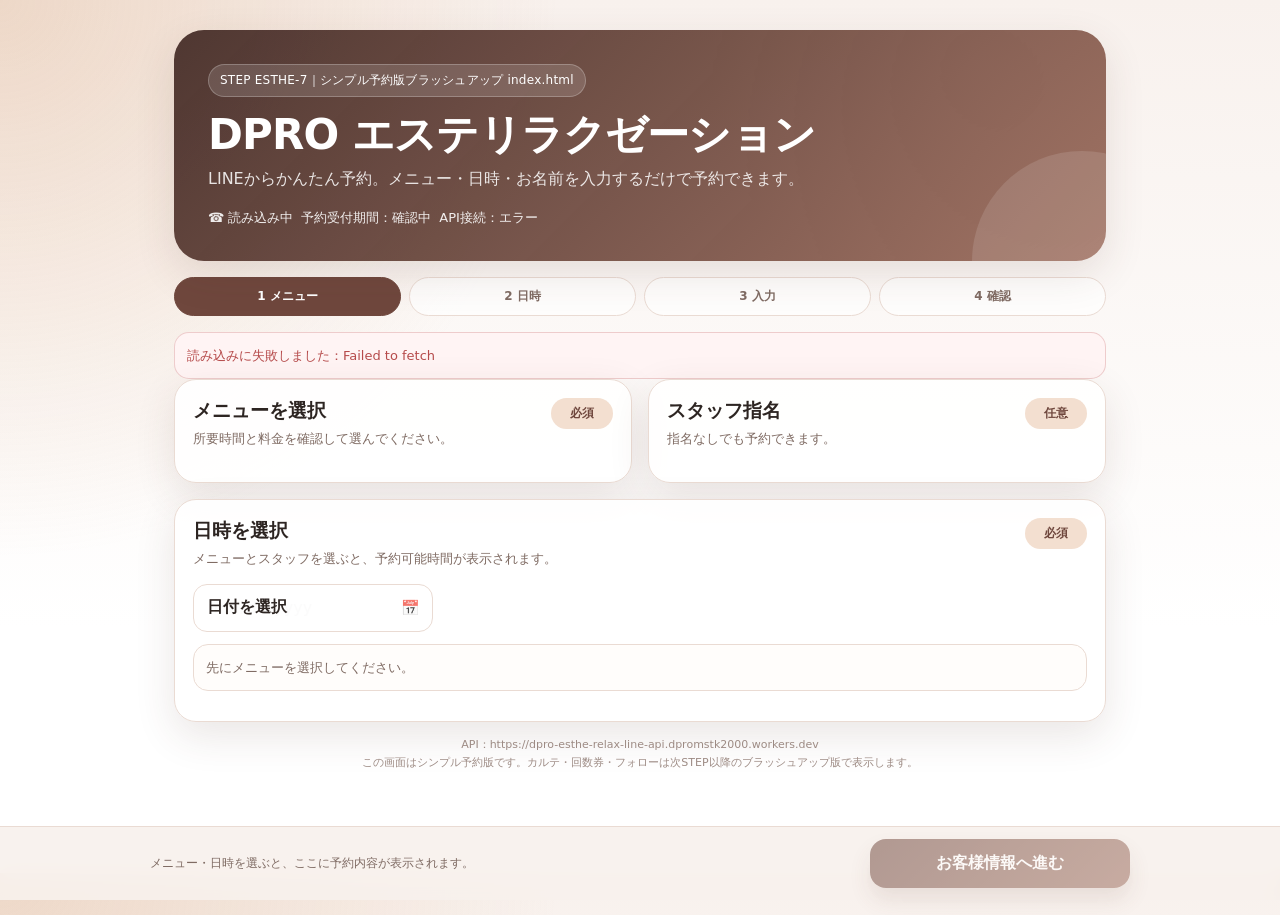
==== commit e7a2b21b: "Update index.html" ====
--- a/index.html
+++ b/index.html
@@ -616,12 +616,59 @@
       .fixed-footer { margin-left: -24px; margin-right: -24px; }
       .footer-inner { grid-template-columns: 1fr 260px; align-items: center; }
     }
+  
+/* STEP ESTHE-7: Windows/Chromeのdate入力で曜日が空欄表示になる対策 */
+.dateFieldV7{
+  position:relative;
+  width:100%;
+}
+.dateFieldV7 > input[type="date"]{
+  position:absolute !important;
+  inset:0 !important;
+  width:100% !important;
+  height:100% !important;
+  opacity:0.01 !important;
+  z-index:2 !important;
+  cursor:pointer !important;
+}
+.dateFieldV7 > .dateDisplayV7{
+  width:100% !important;
+  min-height:48px !important;
+  border:1px solid var(--line) !important;
+  background:#fff !important;
+  color:var(--text, var(--ink, #2d2522)) !important;
+  border-radius:14px !important;
+  padding:12px 42px 12px 13px !important;
+  text-align:left !important;
+  font:inherit !important;
+  font-weight:900 !important;
+  box-shadow:none !important;
+  cursor:pointer !important;
+  justify-content:flex-start !important;
+}
+.dateFieldV7 > .dateDisplayV7:focus{
+  outline:none !important;
+  border-color:var(--main) !important;
+  box-shadow:0 0 0 4px rgba(123,75,62,.10) !important;
+}
+.dateFieldV7::after{
+  content:"📅";
+  position:absolute;
+  right:13px;
+  top:50%;
+  transform:translateY(-50%);
+  z-index:1;
+  pointer-events:none;
+  opacity:.72;
+  font-size:15px;
+}
+
   </style>
 </head>
 <body>
   <div class="page">
     <header class="hero">
-      <div class="version">STEP ESTHE-3-R1｜予約送信 source 修正版 index.html</div>
+      <div class="version">STEP ESTHE-7｜シンプル予約版ブラッシュアップ index.html</div>
       <h1 id="shopTitle">DPRO エステリラクゼーション</h1>
       <p id="shopLead">LINEからかんたん予約。メニュー・日時・お名前を入力するだけで予約できます。</p>
       <div class="shop-mini">
@@ -769,13 +816,13 @@
 
   <script>
     // =========================================================
-    // STEP ESTHE-3
+    // STEP ESTHE-7
     // DPRO エステ・リラクゼーション LINE
     // シンプル予約版 index.html 完全版
     // Version: ESTHE-3-SIMPLE-RESERVATION-INDEX-20260710
     // =========================================================
 
-    const VERSION = 'ESTHE-3-R1-SOURCE-LIFF-FIX-20260710';
+    const VERSION = 'ESTHE-7-SIMPLE-INDEX-DATE-NAV-BRUSHUP-20260710';
     const API_BASE = 'https://dpro-esthe-relax-line-api.dpromstk2000.workers.dev';
     const SHOP_CODE = 'esthe_demo_default';
     const JST_TIMEZONE = 'Asia/Tokyo';
@@ -1395,6 +1442,72 @@
         hour12: false
       }).format(new Date(iso));
     }
-  </script>
+  
+
+/* STEP ESTHE-7: date入力の曜日表示ブラッシュアップ */
+(function(){
+  function weekdayLabelV7(yyyyMmDd){
+    const parts = String(yyyyMmDd || "").split("-").map(Number);
+    if(parts.length !== 3 || parts.some(Number.isNaN)) return "";
+    const day = new Date(Date.UTC(parts[0], parts[1] - 1, parts[2])).getUTCDay();
+    return ["日","月","火","水","木","金","土"][day] || "";
+  }
+
+  function dateDisplayTextV7(value){
+    if(!value) return "日付を選択";
+    const parts = String(value).split("-");
+    if(parts.length !== 3) return value;
+    const y = Number(parts[0]);
+    const m = Number(parts[1]);
+    const d = Number(parts[2]);
+    const w = weekdayLabelV7(value);
+    return `${y}年${m}月${d}日（${w}）`;
+  }
+
+  function updateDateDisplaysV7(){
+    document.querySelectorAll(".dateFieldV7").forEach((wrap) => {
+      const input = wrap.querySelector('input[type="date"]');
+      const display = wrap.querySelector(".dateDisplayV7");
+      if(input && display) display.textContent = dateDisplayTextV7(input.value);
+    });
+  }
+
+  function enhanceDateInputsV7(){
+    document.querySelectorAll('input[type="date"]:not([data-esthe-v7-date])').forEach((input) => {
+      input.setAttribute("data-esthe-v7-date", "1");
+      const wrap = document.createElement("div");
+      wrap.className = "dateFieldV7";
+      input.parentNode.insertBefore(wrap, input);
+      wrap.appendChild(input);
+
+      const display = document.createElement("button");
+      display.type = "button";
+      display.className = "dateDisplayV7";
+      wrap.insertBefore(display, input);
+
+      display.addEventListener("click", () => {
+        if(typeof input.showPicker === "function"){
+          input.showPicker();
+        }else{
+          input.focus();
+          input.click();
+        }
+      });
+
+      input.addEventListener("change", updateDateDisplaysV7);
+      updateDateDisplaysV7();
+    });
+  }
+
+  document.addEventListener("DOMContentLoaded", () => {
+    setTimeout(enhanceDateInputsV7, 80);
+    setTimeout(updateDateDisplaysV7, 160);
+  });
+  document.addEventListener("click", () => setTimeout(updateDateDisplaysV7, 60), true);
+  document.addEventListener("change", () => setTimeout(updateDateDisplaysV7, 30), true);
+  window.dproEstheUpdateDateDisplaysV7 = updateDateDisplaysV7;
+})();
+
+</script>
 </body>
 </html>
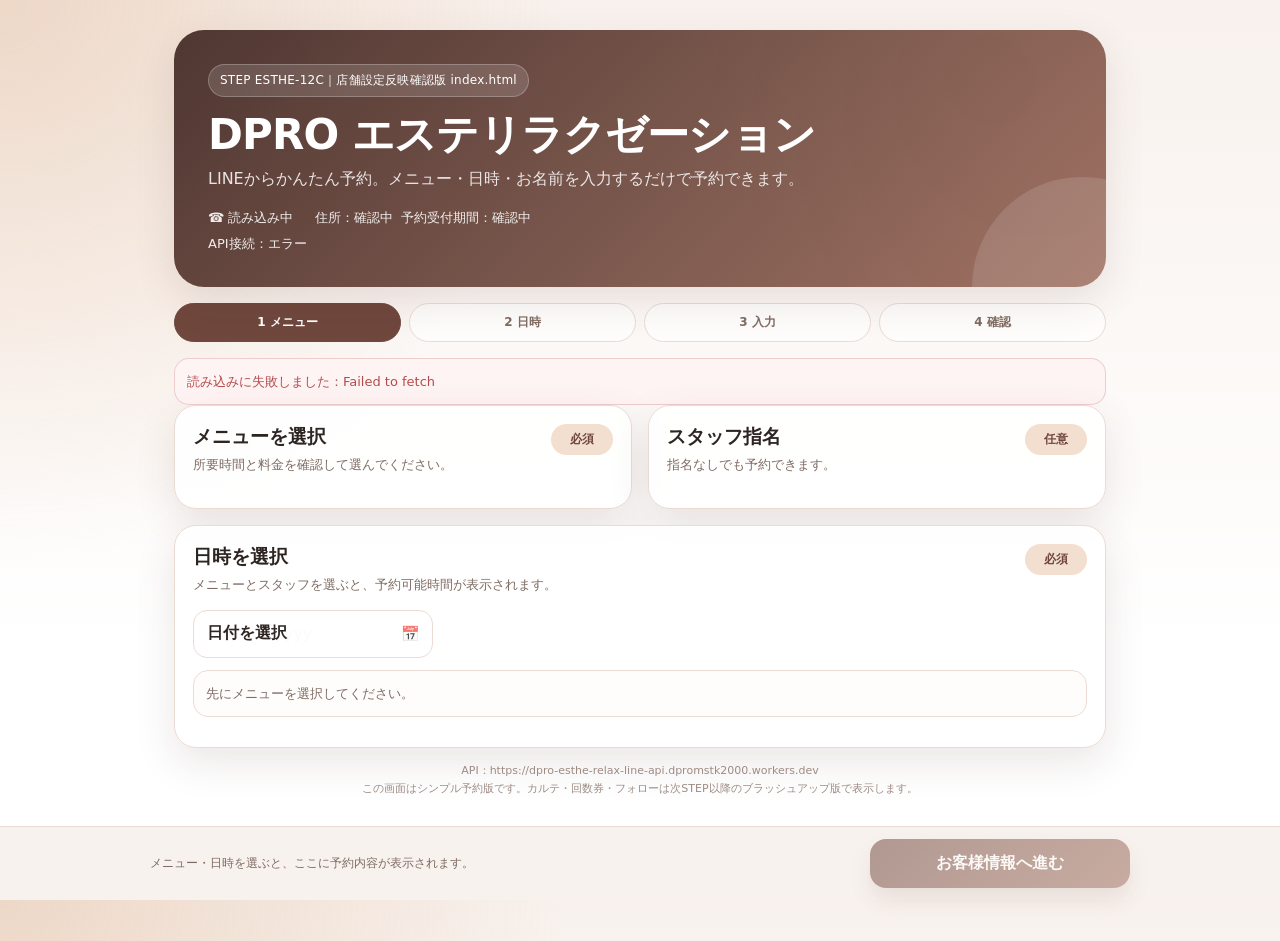
==== commit 9beea28e: "Update version and address display in index.html" ====
--- a/index.html
+++ b/index.html
@@ -668,11 +668,12 @@
 <body>
   <div class="page">
     <header class="hero">
-      <div class="version">STEP ESTHE-7｜シンプル予約版ブラッシュアップ index.html</div>
+      <div class="version">STEP ESTHE-12C｜店舗設定反映確認版 index.html</div>
       <h1 id="shopTitle">DPRO エステリラクゼーション</h1>
       <p id="shopLead">LINEからかんたん予約。メニュー・日時・お名前を入力するだけで予約できます。</p>
       <div class="shop-mini">
         <span id="shopPhone">☎ 読み込み中</span>
+        <span id="shopAddress">住所：確認中</span>
         <span id="bookingRange">予約受付期間：確認中</span>
         <span id="apiStatus">API接続：確認中</span>
       </div>
@@ -943,6 +944,7 @@
       el('shopTitle').textContent = title;
       el('shopLead').textContent = shop.description || 'LINEからかんたん予約。メニュー・日時・お名前を入力するだけで予約できます。';
       el('shopPhone').textContent = shop.phone ? '☎ ' + shop.phone : '☎ 電話番号未設定';
+      el('shopAddress').textContent = shop.address ? '住所：' + shop.address : '住所：未設定';
 
       if (data.booking_range) {
         el('bookingRange').textContent = `予約受付期間：${formatDateShort(data.booking_range.from)}〜${formatDateShort(data.booking_range.to)}`;
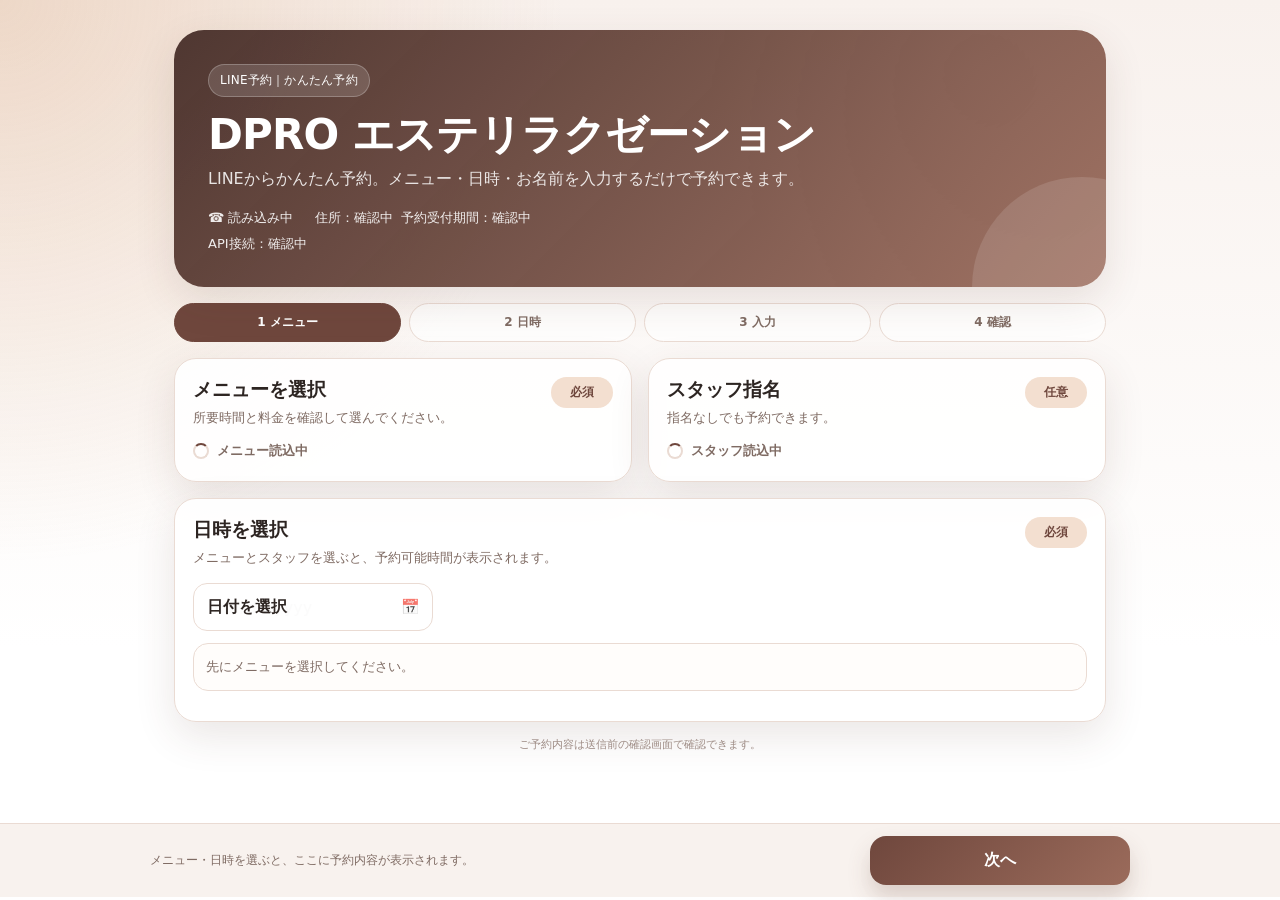
==== commit f9aa8432: "DPRO ESTHE NEXT-2-R6 complete: admin separation and owner today" ====
--- a/index.html
+++ b/index.html
@@ -1,4 +1,5 @@
 <!DOCTYPE html>
+<!-- STEP ESTHE-NEXT-2 -->
 <html lang="ja">
 <head>
   <meta charset="UTF-8" />
@@ -668,7 +669,7 @@
 <body>
   <div class="page">
     <header class="hero">
-      <div class="version">STEP ESTHE-12C｜店舗設定反映確認版 index.html</div>
+      <div class="version">LINE予約｜かんたん予約</div>
       <h1 id="shopTitle">DPRO エステリラクゼーション</h1>
       <p id="shopLead">LINEからかんたん予約。メニュー・日時・お名前を入力するだけで予約できます。</p>
       <div class="shop-mini">
@@ -802,10 +803,7 @@
       </section>
     </main>
 
-    <div class="dev-note">
-      API：<span id="apiBaseText"></span><br />
-      この画面はシンプル予約版です。カルテ・回数券・フォローは次STEP以降のブラッシュアップ版で表示します。
-    </div>
+    <div class="dev-note">ご予約内容は送信前の確認画面で確認できます。</div>
   </div>
 
   <footer class="fixed-footer">
@@ -823,7 +821,7 @@
     // Version: ESTHE-3-SIMPLE-RESERVATION-INDEX-20260710
     // =========================================================
 
-    const VERSION = 'ESTHE-7-SIMPLE-INDEX-DATE-NAV-BRUSHUP-20260710';
+    const VERSION = 'ESTHE-NEXT-2-PUBLIC-SIMPLE-20260723';
     const API_BASE = 'https://dpro-esthe-relax-line-api.dpromstk2000.workers.dev';
     const SHOP_CODE = 'esthe_demo_default';
     const JST_TIMEZONE = 'Asia/Tokyo';
